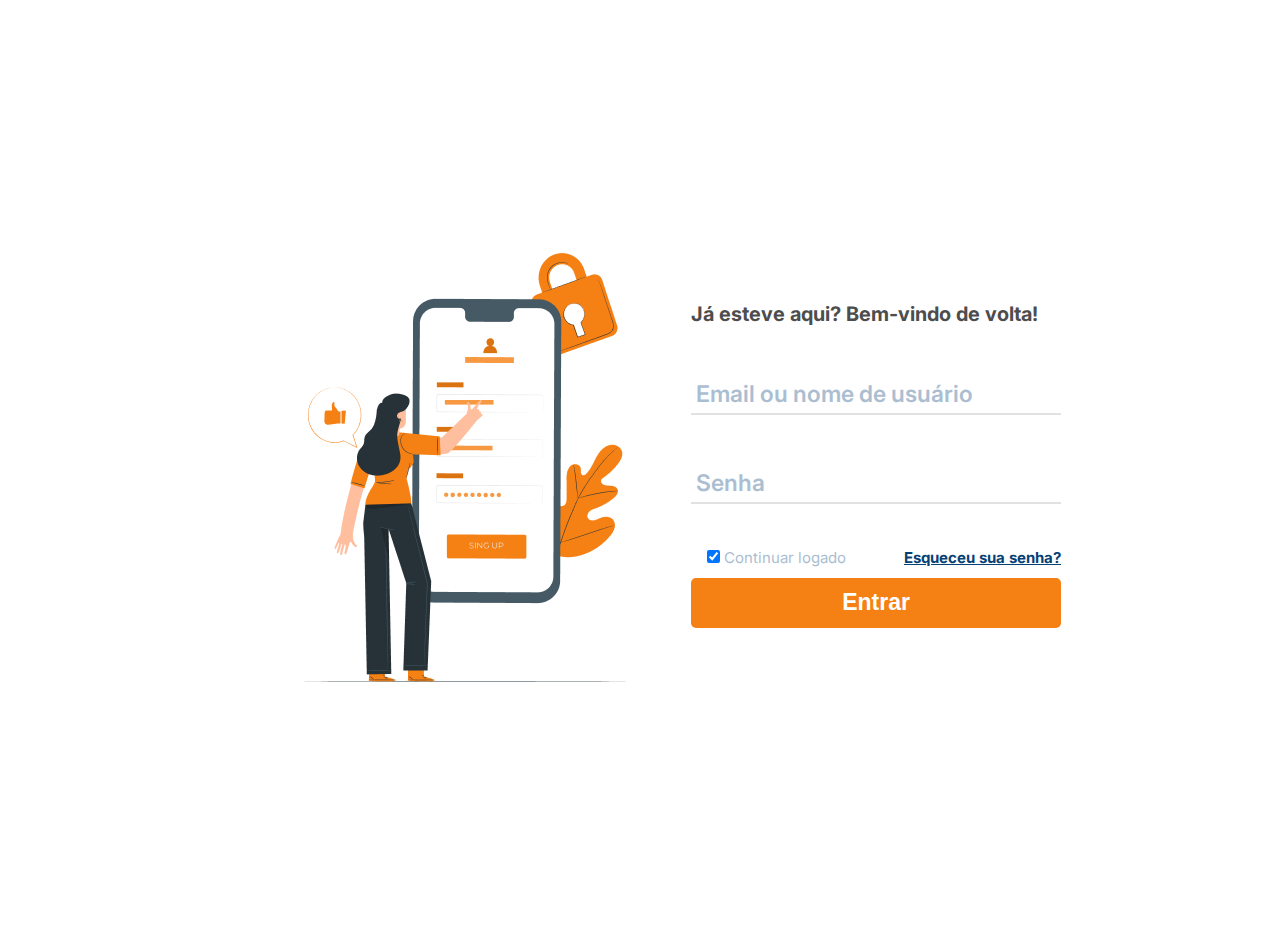
==== codigo-fonte/login/index.html @ b7f521fb "HTML e CSS da página de login" ====
<!DOCTYPE html>
<html lang="pt-BR">
<head>
    <meta charset="UTF-8">
    <meta name="viewport" content="width=device-width, initial-scale=1.0">
    <link rel="stylesheet" href="css/main.css">
    <link rel="preconnect" href="https://fonts.googleapis.com">
    <link rel="preconnect" href="https://fonts.gstatic.com" crossorigin>
    <link href="https://fonts.googleapis.com/css2?family=Inter:wght@100..900&display=swap" rel="stylesheet">
    <link rel="stylesheet" href="https://stackpath.bootstrapcdn.com/bootstrap/4.1.3/css/bootstrap.min.css" integrity="sha384-MCw98/SFnGE8fJT3GXwEOngsV7Zt27NXFoaoApmYm81iuXoPkFOJwJ8ERdknLPMO" crossorigin="anonymous">
    <title>Login</title>
</head>
<body>
    <div class="container">
        <div class="container-login">
            <img class="margin-left-50" src="img/mobile-login/pana.png" alt="Login">
            <div class="wrap-login">
                <form class="login-form" id="login-form" action="#" method="post">
                    <span class="login-form-title"> 
                        Já esteve aqui? Bem-vindo de volta!
                    </span>

                    <div class="wrap-input margin-top-35 margin-bottom-35">
                        <input class="input-form" type="email" name="email" autocomplete="off">
                        <span class="focus-input-form" data-placeholder="Email ou nome de usuário"></span>
                    </div>

                    <div class="wrap-input margin-bottom-35">
                        <input class="input-form" type="password" name="password">
                        <span class="focus-input-form" data-placeholder="Senha"></span>
                    </div>

                    <ul class="login-utils">
                        <li class="margin-top-8 margin-bottom-8">
                            <input  class="utils-input" type="checkbox" checked>
                            <span class="text1 ">Continuar logado</span>
                        </li>
                        <li>
                            <span><a class="text2" href="#"> Esqueceu sua senha?</a> </span>
                        </li>
                    </ul>

                    <div class="container-login-form-btn">
                        <button class="login-form-btn">Entrar</button>
                    </div>
                </form>
            </div>
        </div>
    </div>
   
    <script src="js/script.js"></script> 
</body>
</html>
---- codigo-fonte/login/css/main.css ----
/* Variáveis */

:root {
    --main-color: #F58013;
    --link-color: #064176;
    --text1: #4D4D4D; 
    --text2: #ABBED1;
    --white-color: #ffffff;
    --point-list:#cccccc;
    --line-input: #e2e1e1;
    --invalid-field: #e74c3c;
}

/*Zerar estilos */
* {
    margin: 0px;
    padding: 0px;
}

body, html {
    height: 100%;
    font-family: "Inter", sans-serif;
}

ul, li {
    margin: 0px;
    list-style-type: none;
}

input, button {
    outline: none !important; 
    border: none; 
}

button:hover {
    cursor: pointer;
}

/* Utilitários */
.text1 {
    font-weight: normal;
    font-size: 15px;
    color: var(--text2);
    line-height: 1.5;
}

.text2 {
    font-weight: bold;
    font-size: 15px;
    color: var(--link-color);
    line-height: 1.5;
}

.margin-bottom-35 {
    margin-bottom: 35px;
}

.margin-top-35 {
    margin-top: 35px;
}

.margin-bottom-8 {
    margin-bottom: 8px;
}

.margin-top-8 {
    margin-top: 8px;
}

.margin-left-50 {
    margin-left: 50px;
}

/* Login  */

.container {
    width: 100%;
    margin: 0 auto; 
}

.container-login{
    width: 100%;
    min-height: 100vh;
    display: flex;
    flex-wrap: wrap;
    justify-content: center;
    align-items: center;
    padding: 15px;
    background-color: var(--white-color);
}

.wrap-login {
    width: 370px;
    margin-right: 50px;
    background-color: var(--white-color);
}

/* Formulário */

.login-form {
    width: 100%;
}

.login-form-title {
    display: block;
    font-size: 20px;
    font-weight: bold;
    color: var(--text1);
    line-height: 1.2;
    text-align:left;
}

/* Input */

.wrap-input {
    width: 100%;
    position: relative;
    border-bottom: 2px solid var( --line-input) ;
}

.input-form {
    font-weight: 500;
    font-size: 18px;
    color: var(--text2);
    line-height: 1.2;
    display: block;
    width: 100%;
    height: 52px;
    background: transparent;
    padding: 0 5px;
}

.focus-input-form {
    position: absolute;
    display: block;
    width: 100%;
    height: 100%;
    top: 0px;
    left: 0px; 
    pointer-events: none;
}

/* Efeito de focu no campo*/
.focus-input-form::before {
    content: "";
    display: block;
    position: absolute;
    bottom: -2px;
    left: 0px;
    width: 0px;
    height: 2px;
    transition: all 0.4s;
    background-color: var(--main-color);
}

/* Efeito de subir o texto durante o focu*/
.focus-input-form::after {
    font-weight: 600;
    font-size: 23px;
    color: var(--text2);
    line-height: 1.2;
    content: attr(data-placeholder);
    display: block;
    width: 100%;
    position: absolute;
    top: 15px;
    left: 0px;
    padding: 5px;
    transition: all 0.4s;
} 

.input-form:focus + .focus-input-form::after {
    top: -20px;
    font-size: 15px;
}

.input-form:focus + .focus-input-form::before {
    width: 100%;
}


.has-val.input-form + .focus-input-form::after {
    top: -20px;
    font-size: 15px;
}

.has-val.input-form + .focus-input-form::before {
    width: 100%;
}

/* Botão */

.container-login-form-btn {
    width: 100%;
    display: flex;
    justify-content: center;
}

.login-form-btn {
    font-weight: 600;
    font-size: 23px;
    color: var(--white-color);
    line-height: 1.2;
    display: flex;
    justify-content: center;
    align-items: center;
    padding: 0 20px;
    width: 100%;
    height: 50px;
    background-color: var(--main-color);
    border-radius: 5px;
    transition: all 0.4s;
}

.login-form-btn:hover {
    background-color: var(--link-color);
}

/* Links - Login Utils */

a {
    font-weight: 300;
    font-size: 14px;
    line-height: 1.7;
    color: var(--link-color);
    margin: 0px;
    transition: all 0.4s;
}

a:focus {
    outline: none !important;
}

a:hover {
    color: var(--link-color);
    text-decoration: none;
}

.login-utils {
    margin-top: 20px;
}

.login-utils {
    display: flex;
    justify-content:space-between;
    align-items: center;
    position: relative;
    padding-left: 16px;
}


/*estilo da bolinha dos links*/
/*.login-utils li::before {
    content: "";
    display: block;
    position: absolute;
    width: 5px;
    height: 5px;
    border-radius: 50%;
    background-color: var(--point-list);
    top: 45%;
    transform: translateY(-50%);
    left: 0; 
}*/


.margin-left-50 {
    width: 300;
    height: 300;
}

.wrap-input-invalid {
    width: 100%;
    border-bottom: solid 2px var(--invalid-field);
}
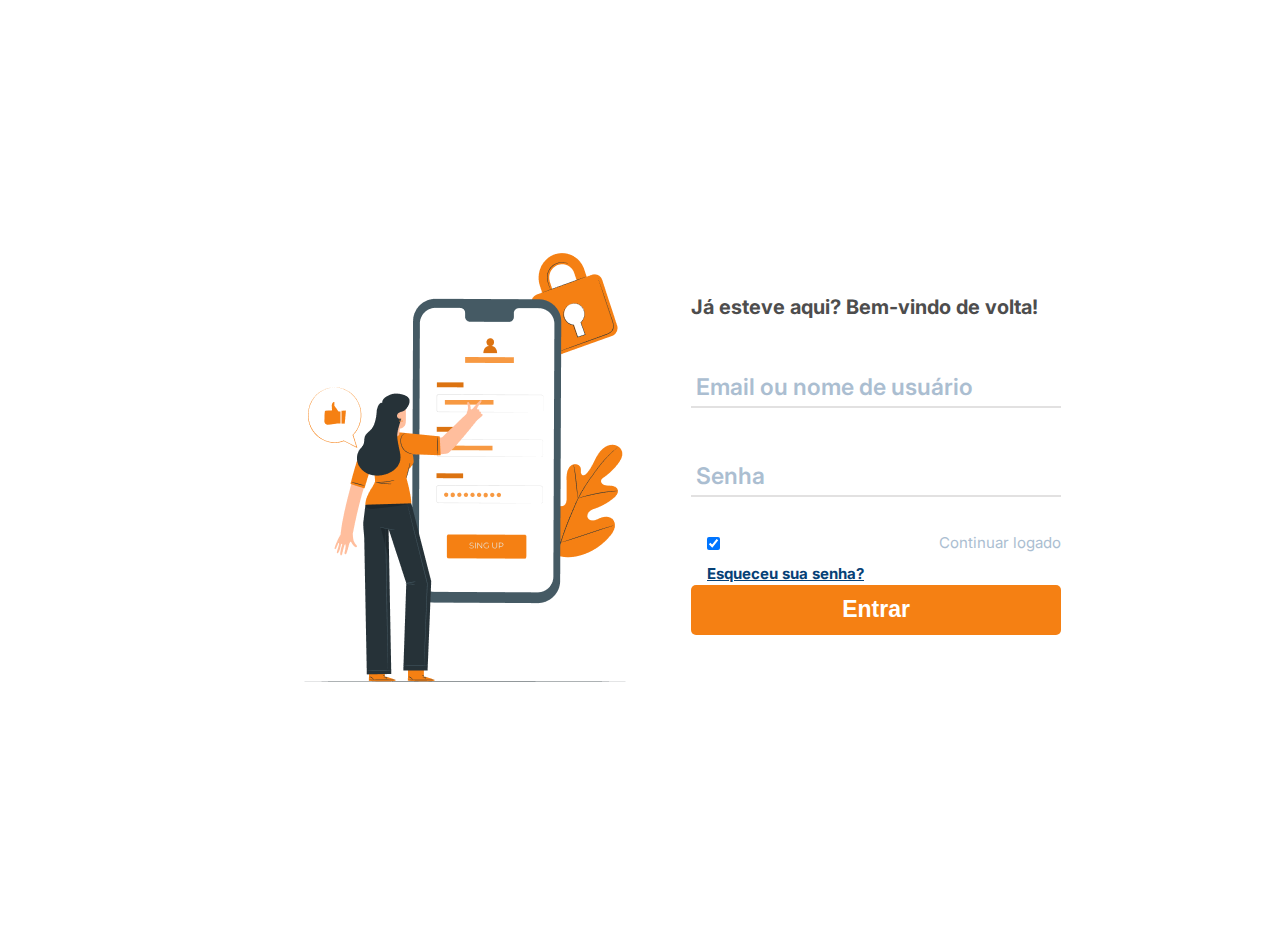
==== commit c219a2d6: "Validação do formulário de login" ====
--- a/codigo-fonte/login/index.html
+++ b/codigo-fonte/login/index.html
@@ -21,12 +21,12 @@
                     </span>
 
                     <div class="wrap-input margin-top-35 margin-bottom-35">
-                        <input class="input-form" type="email" name="email" autocomplete="off">
+                        <input class="input-form" type="email" name="email" autocomplete="off" id="login">
                         <span class="focus-input-form" data-placeholder="Email ou nome de usuário"></span>
                     </div>
 
                     <div class="wrap-input margin-bottom-35">
-                        <input class="input-form" type="password" name="password">
+                        <input class="input-form" type="password" name="password" id="senha">
                         <span class="focus-input-form" data-placeholder="Senha"></span>
                     </div>
 
@@ -41,13 +41,13 @@
                     </ul>
 
                     <div class="container-login-form-btn">
-                        <button class="login-form-btn">Entrar</button>
+                        <button class="login-form-btn" type="submit" onclick="logar(); return false">Entrar</button>
                     </div>
                 </form>
             </div>
         </div>
     </div>
    
-    <script src="js/script.js"></script> 
+    <script src="js/script.js"></script>
 </body>
 </html>--- a/codigo-fonte/login/css/main.css
+++ b/codigo-fonte/login/css/main.css
@@ -178,7 +178,6 @@
     width: 100%;
 }
 
-
 .has-val.input-form + .focus-input-form::after {
     top: -20px;
     font-size: 15px;
@@ -240,7 +239,7 @@
     margin-top: 20px;
 }
 
-.login-utils {
+.login-utils li {
     display: flex;
     justify-content:space-between;
     align-items: center;
